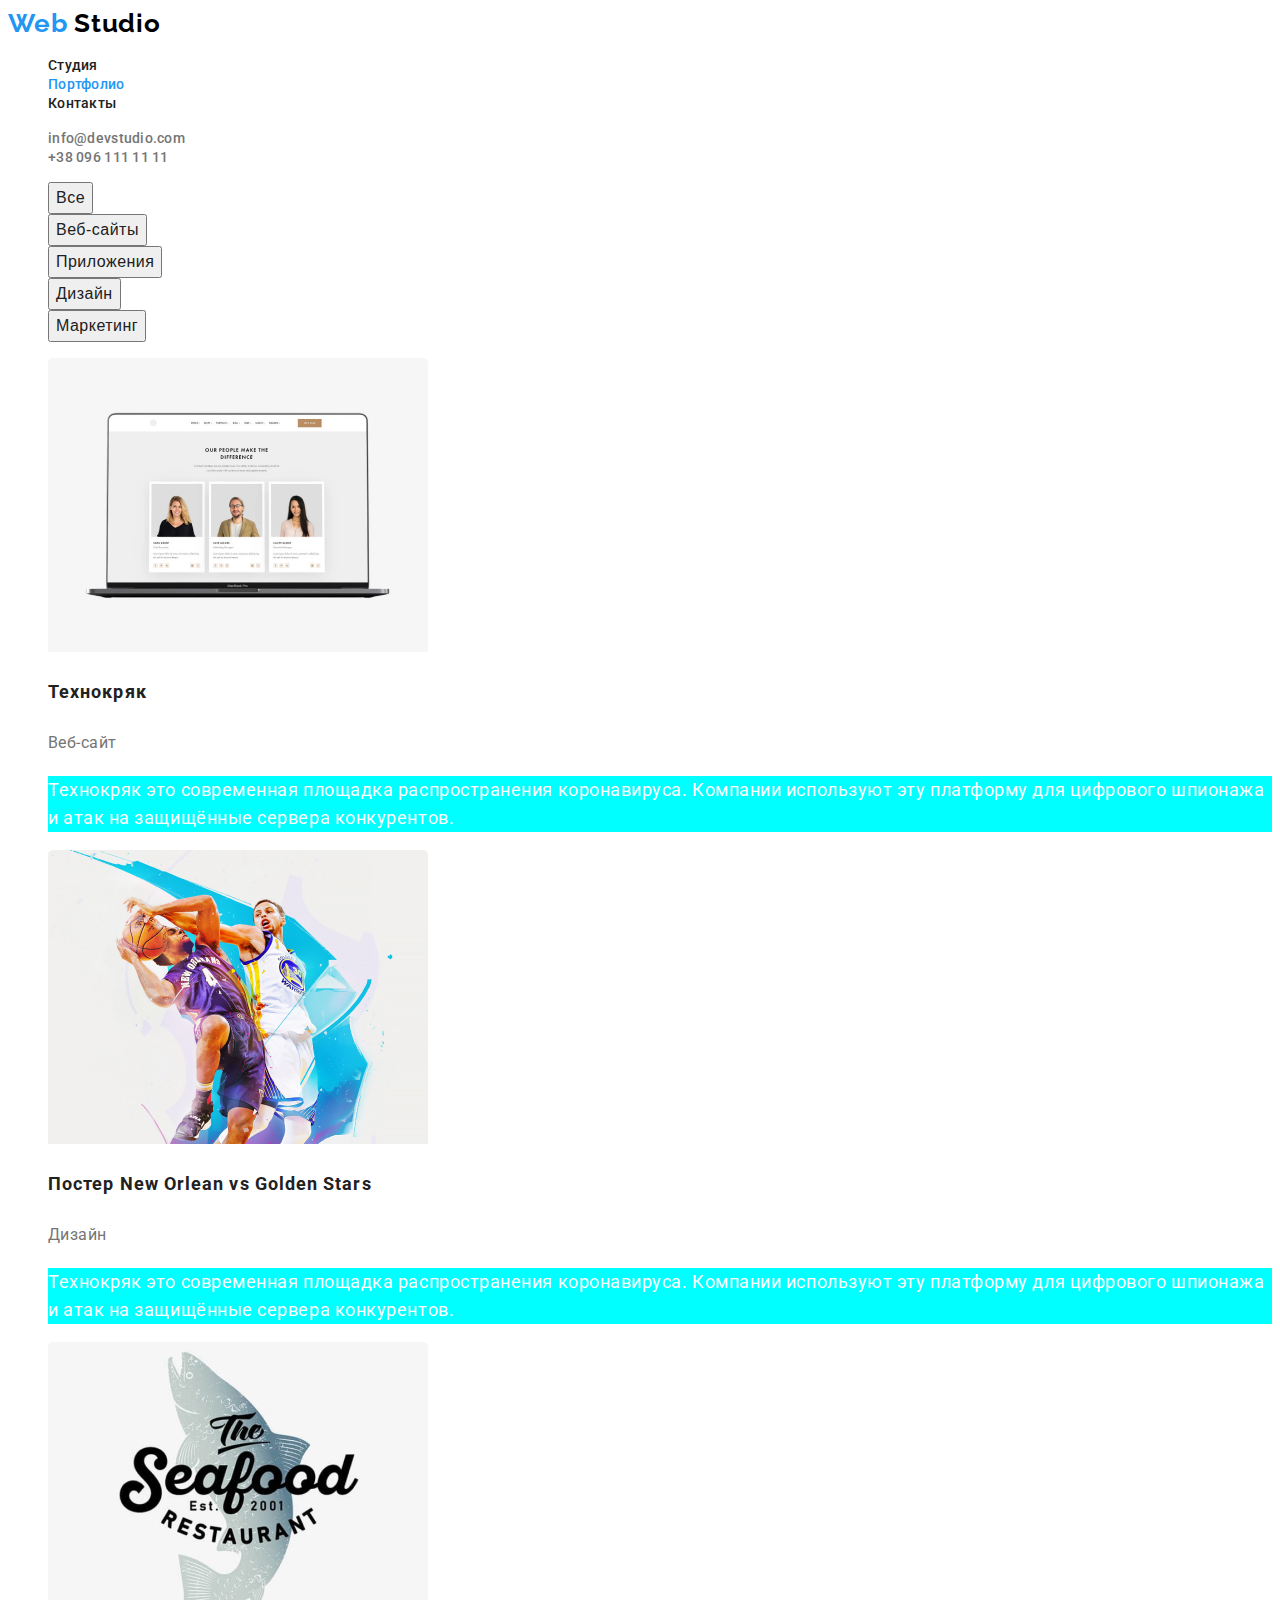
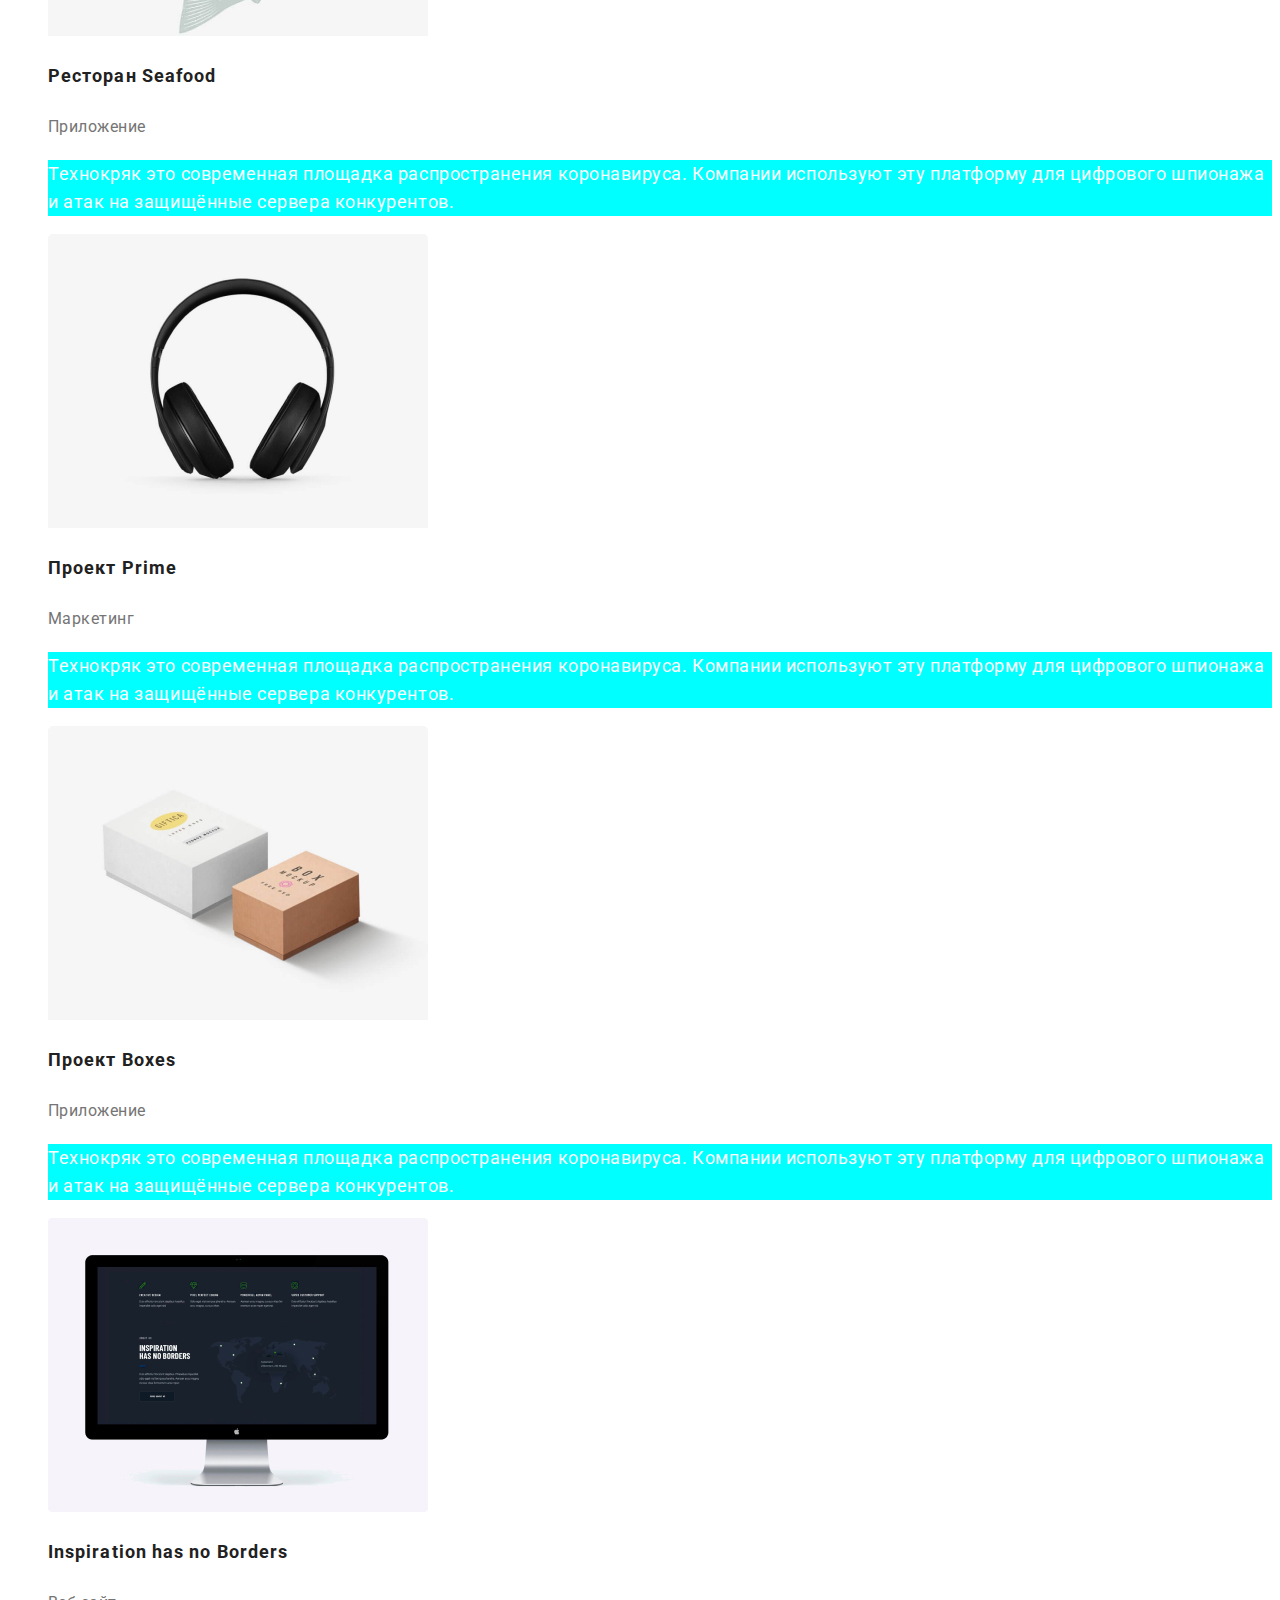
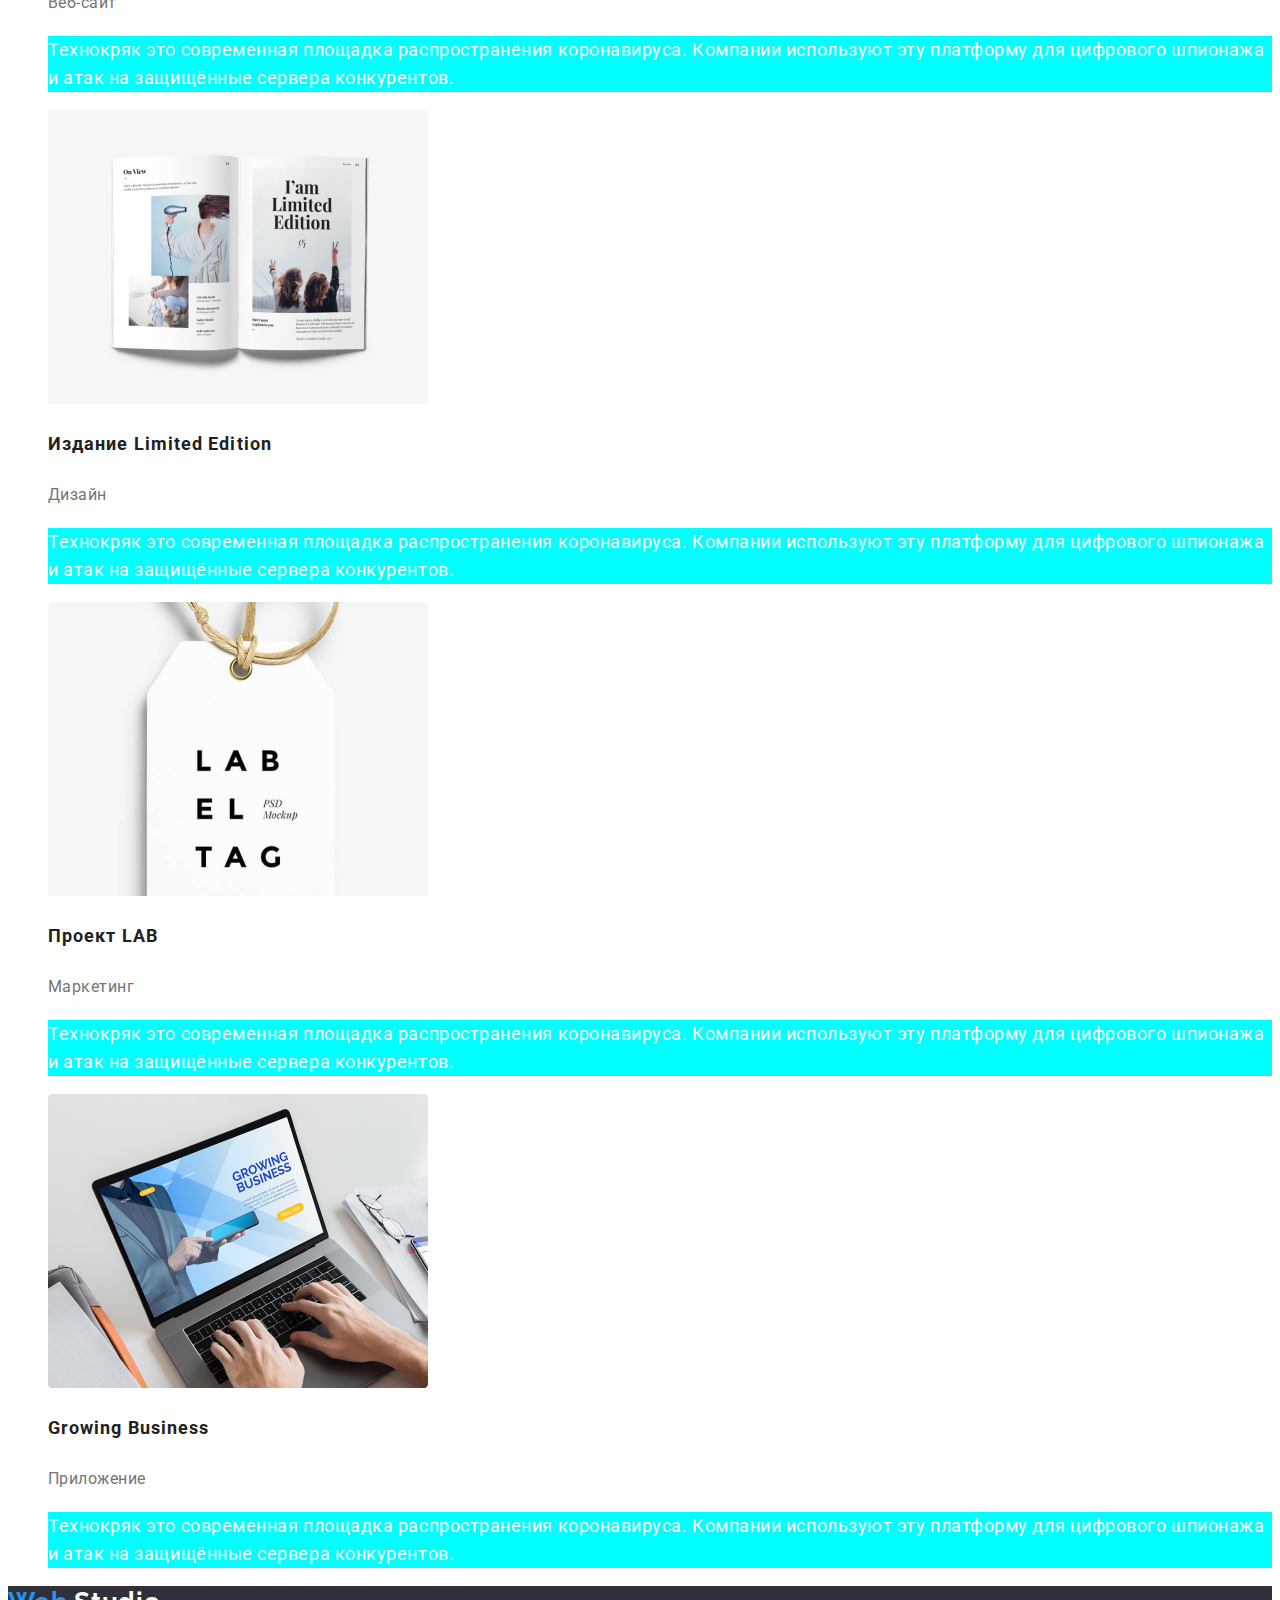
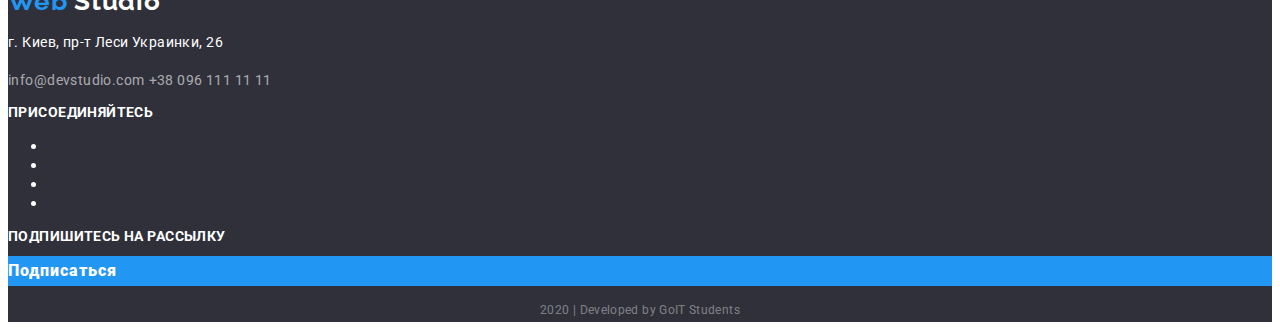
==== portfolio.html @ 5df51b28 "DZ3" ====
<!DOCTYPE html>
<html lang="ru">
  <head>
    <meta charset="UTF-8" />
    <meta name="viewport" content="width=device-width, initial-scale=1.0" />
    <title>Document</title>
    <link
      href="https://fonts.googleapis.com/css?family=Raleway:700|Roboto:400,500,700,900&display=swap"
      rel="stylesheet"
    />
    <link rel="stylesheet" href="./css/style.css" />
  </head>
  <body>
    <header>
      <nav>
        <a href="" class="logo list"
          ><span class="logo span">Web</span> Studio</a
        >
        <ul class="site-nav list">
          <li><a href="./index.html" class="link list">Студия</a></li>
          <li>
            <a href="./portfolio.html" class="link current list">Портфолио</a>
          </li>
          <li><a href="" class="link list">Контакты</a></li>
        </ul>
      </nav>
      <ul class="mail list">
        <li>
          <a href="mailto:info@devstudio.com" class="link list"
            >info@devstudio.com</a
          >
        </li>
        <li>
          <a href="tel:+380961111111" class="link list">+38 096 111 11 11</a>
        </li>
      </ul>
    </header>
    <!-- portfolio -->
    <main>
      <section>
        <!-- list of categories -->
        <ul class="list">
          <li>
            <button class="button list">Все</button>
          </li>
          <li>
            <button class="button">Веб-сайты</button>
          </li>
          <li>
            <button class="button">Приложения</button>
          </li>
          <li>
            <button class="button">Дизайн</button>
          </li>
          <li>
            <button class="button">Маркетинг</button>
          </li>
        </ul>

        <!-- cards -->
        <ul class="items list">
          <li>
            <a href="" class="list"
              ><img
                src="./imeges/foto5.jpg"
                alt="ноутбук из открытым браузером"
              />
              <h3 class="title">Технокряк</h3>
              <p class="text">Веб-сайт</p>
              <p class="text-text">
                Технокряк это современная площадка распространения коронавируса.
                Компании используют эту платформу для цифрового шпионажа и атак
                на защищённые сервера конкурентов.
              </p></a
            >
          </li>
          <li>
            <a href="" class="list">
              <img src="./imeges/foto6.jpg" alt="игроки играют в басткетбол" />
              <h3 class="title">Постер New Orlean vs Golden Stars</h3>
              <p class="text">Дизайн</p>
              <p class="text-text">
                Технокряк это современная площадка распространения коронавируса.
                Компании используют эту платформу для цифрового шпионажа и атак
                на защищённые сервера конкурентов.
              </p>
            </a>
          </li>
          <li>
            <a href="" class="list">
              <img src="./imeges/foto7.jpg" alt="логотип ресторана" />
              <h3 class="title">Ресторан Seafood</h3>
              <p class="text">Приложение</p>
              <p class="text-text">
                Технокряк это современная площадка распространения коронавируса.
                Компании используют эту платформу для цифрового шпионажа и атак
                на защищённые сервера конкурентов.
              </p>
            </a>
          </li>
          <li>
            <a href="" class="list"
              ><img src="./imeges/foto8.jpg" alt="наушкники" />
              <h3 class="title">Проект Prime</h3>
              <p class="text">Маркетинг</p>
              <p class="text-text">
                Технокряк это современная площадка распространения коронавируса.
                Компании используют эту платформу для цифрового шпионажа и атак
                на защищённые сервера конкурентов.
              </p></a
            >
          </li>
          <li>
            <a href="" class="list"
              ><img src="./imeges/foto9.jpg" alt="стопка визиток" />
              <h3 class="title">Проект Boxes</h3>
              <p class="text">Приложение</p>
              <p class="text-text">
                Технокряк это современная площадка распространения коронавируса.
                Компании используют эту платформу для цифрового шпионажа и атак
                на защищённые сервера конкурентов.
              </p></a
            >
          </li>
          <li>
            <a href="" class="list"
              ><img
                src="./imeges/box3.jpg"
                alt="монитор из открытым браузером"
              />
              <h3 class="title">Inspiration has no Borders</h3>
              <p class="text">Веб-сайт</p>
              <p class="text-text">
                Технокряк это современная площадка распространения коронавируса.
                Компании используют эту платформу для цифрового шпионажа и атак
                на защищённые сервера конкурентов.
              </p></a
            >
          </li>
          <li>
            <a href="" class="list"
              ><img src="./imeges/foto10.jpg" alt="окрытый журнал" />
              <h3 class="title">Издание Limited Edition</h3>
              <p class="text">Дизайн</p>
              <p class="text-text">
                Технокряк это современная площадка распространения коронавируса.
                Компании используют эту платформу для цифрового шпионажа и атак
                на защищённые сервера конкурентов.
              </p></a
            >
          </li>
          <li>
            <a href="" class="list"
              ><img
                src="./imeges/foto11.jpg"
                alt="ярлык з названием компании"
              />
              <h3 class="title">Проект LAB</h3>
              <p class="text">Маркетинг</p>
              <p class="text-text">
                Технокряк это современная площадка распространения коронавируса.
                Компании используют эту платформу для цифрового шпионажа и атак
                на защищённые сервера конкурентов.
              </p>
            </a>
          </li>
          <li>
            <a href="" class="list"
              ><img
                src="./imeges/box1.jpg"
                alt="ноутбук из окрытым приложениям"
              />
              <h3 class="title">Growing Business</h3>
              <p class="text">Приложение</p>
              <p class="text-text">
                Технокряк это современная площадка распространения коронавируса.
                Компании используют эту платформу для цифрового шпионажа и атак
                на защищённые сервера конкурентов.
              </p></a
            >
          </li>
        </ul>
      </section>
    </main>

    <!--подвал-->
    <footer class="bg">
      <address class="address list">
        <a href="" class="logo list footer"
          ><span class="span">Web</span> Studio</a
        >
        <p class="text">г. Киев, пр-т Леси Украинки, 26</p>
        <a href="mailto:info@devstudio.com" class="mail list"
          >info@devstudio.com</a
        >
        <a href="tel:+380961111111" class="mail list">+38 096 111 11 11</a>
      </address>
      <div class="footer">
        <h2 class="title">присоединяйтесь</h2>
        <ul>
          <li><a href="" aria-label="иконка instagtam"></a></li>
          <li><a href="" aria-label="иконка twitter"></a></li>
          <li><a href="" aria-label="иконка facebook"></a></li>
          <li><a href="" aria-label="иконка linkedin"></a></li>
        </ul>
      </div>
      <div class="footer">
        <h2 class="title">Подпишитесь на рассылку</h2>
        <a href="" class="button list">Подписаться</a>
      </div>
      <div class="footer list">
        <p class="copiraite">2020 | Developed by GoIT Students</p>
      </div>
    </footer>
  </body>
</html>
---- css/style.css ----
:root {
  --primery-text-color: #757575;
  --title-text-color: #212121;
  --accent-color: #2196f3;
  --button: #ffffff;
}

body {
  color: var(--primery-text-color);
  font-family: Roboto, sans-serif;
}

.list {
  list-style: none;
  text-decoration: none;
}

.logo {
  color: black;
  font-family: Raleway, sans-serif;
  font-style: normal;
  font-weight: bold;
  font-size: 26px;
  line-height: 1.2;
  letter-spacing: 0.03em;
}

.span {
  color: var(--accent-color);
}

.site-nav .link {
  color: var(--title-text-color);
  font-style: normal;
  font-weight: 500;
  font-size: 14px;
  line-height: 1.15;
  letter-spacing: 0.02em;
}

.site-nav .link:hover,
.site-nav .link:focus {
  color: var(--accent-color);
}

.site-nav .link.current {
  color: var(--accent-color);
}

.mail .link {
  color: var(--primery-text-color);
  font-style: normal;
  font-weight: 500;
  font-size: 14px;
  line-height: 1.15;
  letter-spacing: 0.02em;
}

.mail .link:hover,
.mail .link:focus {
  color: var(--accent-color);
}

.hero .title {
  background-color: var(--accent-color);
  color: white;
  font-style: normal;
  font-weight: 900;
  font-size: 44px;
  line-height: 1.36;
  text-align: center;
  letter-spacing: 0.06em;
}

.hero .button {
  background-color: var(--accent-color);
  color: var(--button);
  font-style: normal;
  font-weight: bold;
  font-size: 16px;
  line-height: 1.87;
  display: flex;
  align-items: center;
  text-align: center;
  letter-spacing: 0.06em;
}
/* секция особености */
.section-features .title {
  color: var(--title-text-color);
}

.section-features .subtitle {
  color: var(--title-text-color);
  font-style: normal;
  font-weight: bold;
  font-size: 14px;
  line-height: 1.15;
  letter-spacing: 0.03em;
  text-transform: uppercase;
}

.section-features .text {
  font-style: normal;
  font-weight: normal;
  font-size: 14px;
  line-height: 1.71;
  letter-spacing: 0.03em;
}

/* секция чем мы занимаемся */
.section-work .title {
  color: var(--title-text-color);
  font-style: normal;
  font-weight: bold;
  font-size: 36px;
  line-height: 1.16;
  text-align: center;
  letter-spacing: 0.03em;
}

.section-work .subtitle {
  color: var(--title-text-color);
}

.section-work .desc {
  background-color: var(--accent-color);
  color: var(--button);
  font-style: normal;
  font-weight: bold;
  font-size: 14px;
  line-height: 1.14;
  text-align: center;
  letter-spacing: 0.03em;
  text-transform: uppercase;
}

/* секция наша команда */
.section-team .title {
  color: var(--title-text-color);
  font-style: normal;
  font-weight: bold;
  font-size: 36px;
  line-height: 1.16;
  text-align: center;
  letter-spacing: 0.03em;
}

.section-team .autor {
  color: var(--title-text-color);
  font-style: normal;
  font-weight: 500;
  font-size: 16px;
  line-height: 1.18;
  text-align: center;
  letter-spacing: 0.03em;
}

.section-team .text {
  font-style: normal;
  font-weight: normal;
  font-size: 16px;
  line-height: 19px;
  text-align: center;
  letter-spacing: 0.03em;
}

/* секция партнеры */
.section-partners .title {
  color: var(--title-text-color);
  font-style: normal;
  font-weight: bold;
  font-size: 36px;
  line-height: 1.16;
  text-align: center;
  letter-spacing: 0.03em;
}

/* подвал */
.logo-footer {
  font-style: normal;
  font-weight: bold;
  font-size: 22px;
  line-height: 1.18;
  letter-spacing: 0.03em;
}

.footer {
  color: var(--button);
}
.address .text {
  color: var(--button);
  font-style: normal;
  font-weight: normal;
  font-size: 14px;
  line-height: 1.71;
  letter-spacing: 0.03em;
}

.address .mail {
  color: rgba(255, 255, 255, 0.6);
  font-style: normal;
  font-weight: normal;
  font-size: 14px;
  line-height: 1.71;
  letter-spacing: 0.03em;
}

.footer .button {
  background-color: var(--accent-color);
  color: var(--button);
  font-style: normal;
  font-weight: 900;
  font-size: 16px;
  line-height: 1.87;
  display: flex;
  align-items: center;
  text-align: center;
  letter-spacing: 0.06em;
}

.footer .title {
  color: var(--button);
  font-style: normal;
  font-weight: bold;
  font-size: 14px;
  line-height: 1.14;
  letter-spacing: 0.03em;
  text-transform: uppercase;
}

.footer .copiraite {
  color: rgba(255, 255, 255, 0.4);
  font-style: normal;
  font-weight: normal;
  font-size: 12px;
  line-height: 2;
  text-align: center;
  letter-spacing: 0.03em;
}

.items .title {
  color: var(--title-text-color);
  font-style: normal;
  font-weight: bold;
  font-size: 18px;
  line-height: 2;
  letter-spacing: 0.06em;
}

.items .text {
  color: var(--primery-text-color);
  font-style: normal;
  font-weight: normal;
  font-size: 16px;
  line-height: 1.87;
  letter-spacing: 0.03em;
}

.items .text-text {
  background-color: aqua;
  color: var(--button);
  font-style: normal;
  font-weight: normal;
  font-size: 18px;
  line-height: 1.56;
  letter-spacing: 0.03em;
}

.button {
  color: var(--title-text-color);
  font-style: normal;
  font-weight: 500;
  font-size: 16px;
  line-height: 1.62;
  text-align: center;
  letter-spacing: 0.03em;
}

.button:hover,
.button:focus {
  background-color: var(--accent-color);
  color: var(--button);
}

/* для підсвідки білого тексту в футері в подальшому заберу */
.bg {
  background-color: #2f303a;
}
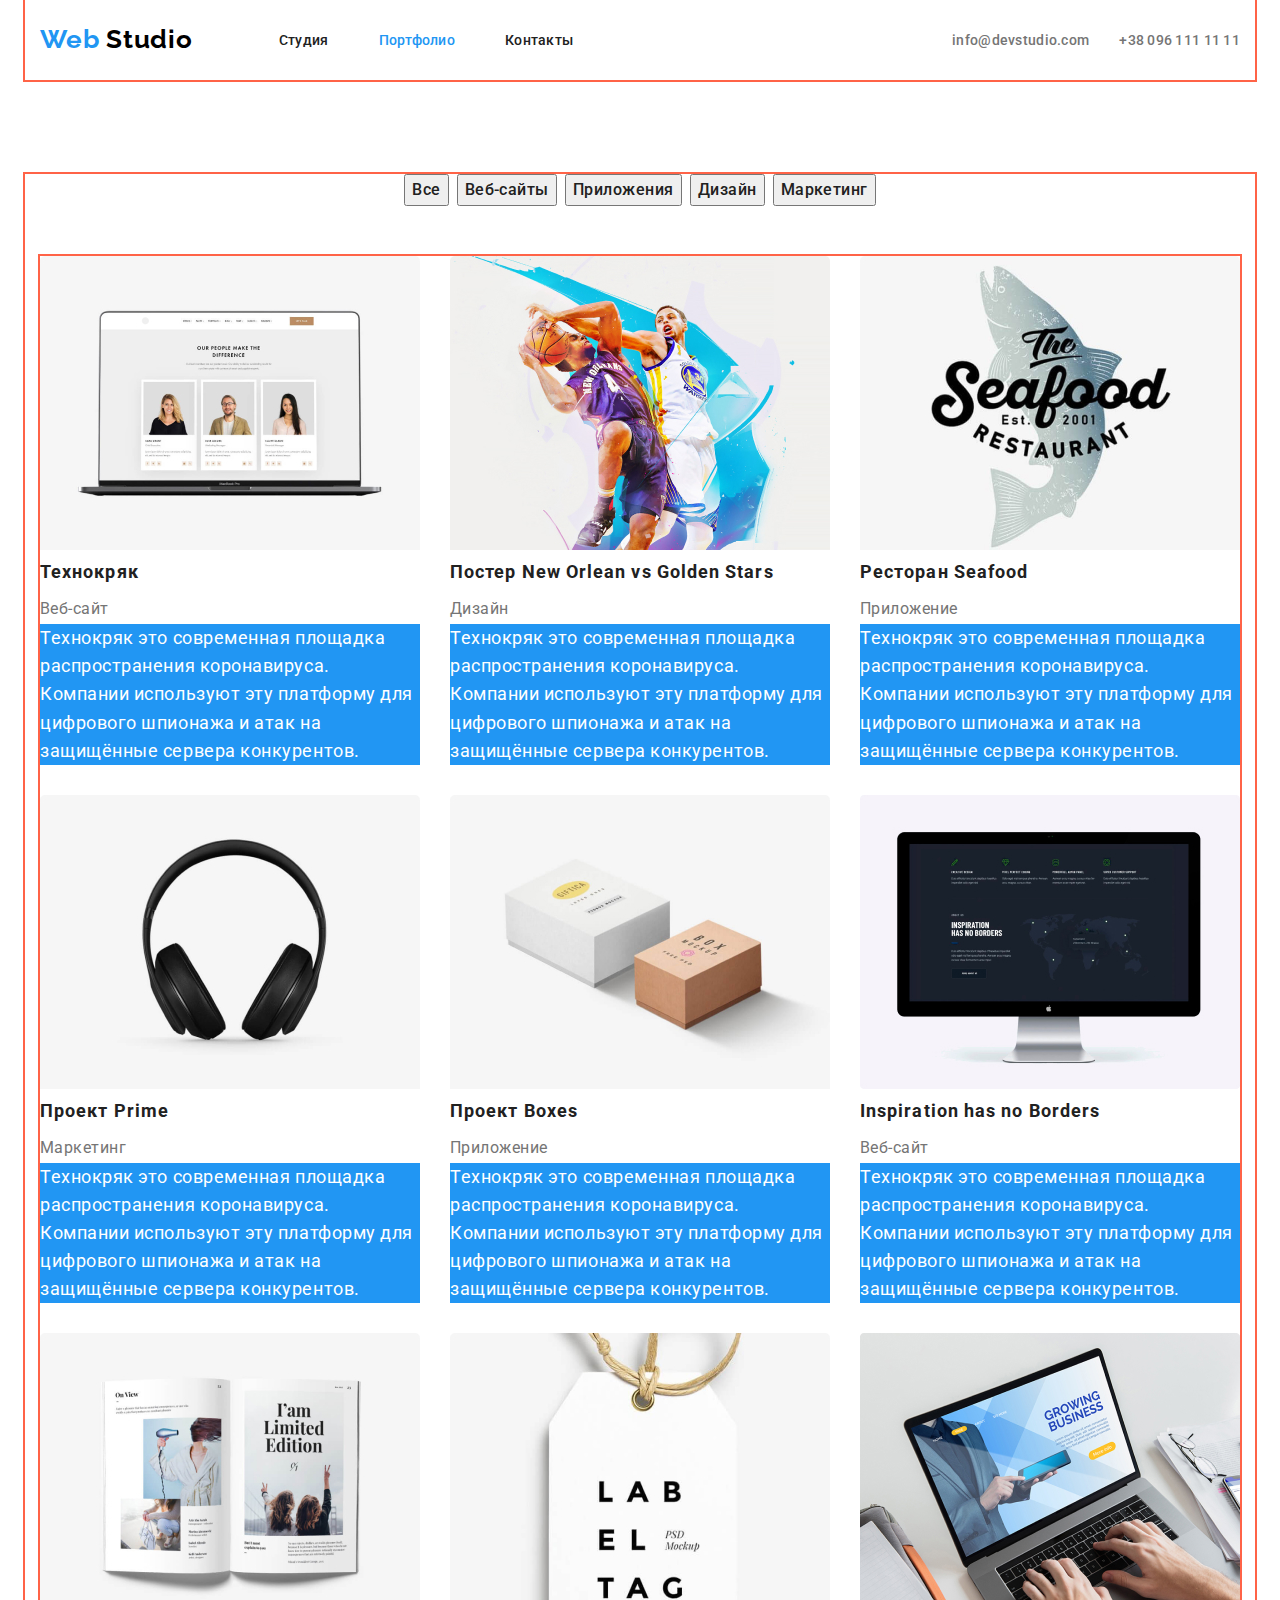
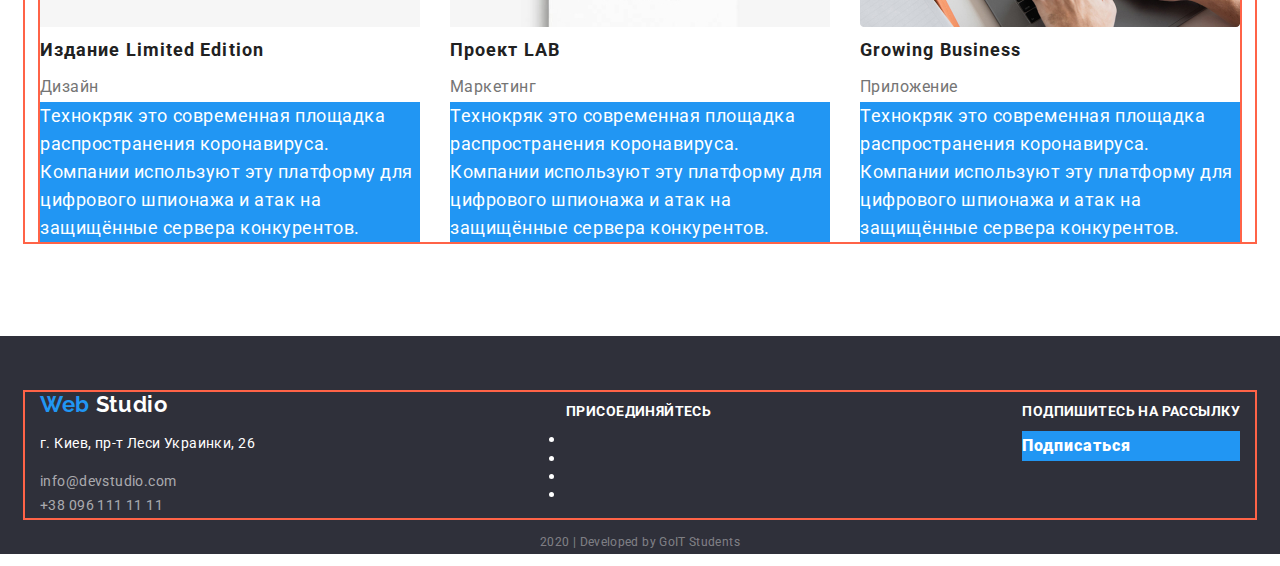
==== commit 9937a630: "dz" ====
--- a/portfolio.html
+++ b/portfolio.html
@@ -8,58 +8,66 @@
       href="https://fonts.googleapis.com/css?family=Raleway:700|Roboto:400,500,700,900&display=swap"
       rel="stylesheet"
     />
+    <link
+      rel="stylesheet"
+      href="https://cdnjs.cloudflare.com/ajax/libs/modern-normalize/0.6.0/modern-normalize.min.css"
+    />
     <link rel="stylesheet" href="./css/style.css" />
   </head>
   <body>
-    <header>
-      <nav>
-        <a href="" class="logo list"
-          ><span class="logo span">Web</span> Studio</a
-        >
-        <ul class="site-nav list">
-          <li><a href="./index.html" class="link list">Студия</a></li>
-          <li>
-            <a href="./portfolio.html" class="link current list">Портфолио</a>
-          </li>
-          <li><a href="" class="link list">Контакты</a></li>
+    <header class="page-header">
+      <div class="continer site-nav">
+        <nav class="site-nav">
+          <a href="" class="logo list"><span class="span">Web</span> Studio</a>
+          <ul class="site-nav list">
+            <li class="item">
+              <a href="./index.html" class="link list">Студия</a>
+            </li>
+            <li class="item">
+              <a href="./portfolio.html" class="link current list">Портфолио</a>
+            </li>
+            <li class="item"><a href="" class="link list">Контакты</a></li>
+          </ul>
+        </nav>
+        <ul class="mail-nav mail list">
+          <li class="item">
+            <a href="mailto:info@devstudio.com" class="link-mail list"
+              >info@devstudio.com</a
+            >
+          </li>
+          <li class="item">
+            <a href="tel:+380961111111" class="link-mail list"
+              >+38 096 111 11 11</a
+            >
+          </li>
         </ul>
-      </nav>
-      <ul class="mail list">
-        <li>
-          <a href="mailto:info@devstudio.com" class="link list"
-            >info@devstudio.com</a
-          >
-        </li>
-        <li>
-          <a href="tel:+380961111111" class="link list">+38 096 111 11 11</a>
-        </li>
-      </ul>
+      </div>
     </header>
     <!-- portfolio -->
     <main>
-      <section>
+      <section class="continer">
         <!-- list of categories -->
-        <ul class="list">
-          <li>
+        <ul class="list button-items">
+          <li class="items">
             <button class="button list">Все</button>
           </li>
-          <li>
+          <li class="items">
             <button class="button">Веб-сайты</button>
           </li>
-          <li>
+          <li class="items">
             <button class="button">Приложения</button>
           </li>
-          <li>
+          <li class="items">
             <button class="button">Дизайн</button>
           </li>
-          <li>
+          <li class="items">
             <button class="button">Маркетинг</button>
           </li>
         </ul>
 
         <!-- cards -->
-        <ul class="items list">
-          <li>
+        <ul class="items list items-card">
+          <li class="element">
             <a href="" class="list"
               ><img
                 src="./imeges/foto5.jpg"
@@ -71,10 +79,10 @@
                 Технокряк это современная площадка распространения коронавируса.
                 Компании используют эту платформу для цифрового шпионажа и атак
                 на защищённые сервера конкурентов.
-              </p></a
-            >
-          </li>
-          <li>
+              </p>
+            </a>
+          </li>
+          <li class="element">
             <a href="" class="list">
               <img src="./imeges/foto6.jpg" alt="игроки играют в басткетбол" />
               <h3 class="title">Постер New Orlean vs Golden Stars</h3>
@@ -86,7 +94,7 @@
               </p>
             </a>
           </li>
-          <li>
+          <li class="element">
             <a href="" class="list">
               <img src="./imeges/foto7.jpg" alt="логотип ресторана" />
               <h3 class="title">Ресторан Seafood</h3>
@@ -98,7 +106,7 @@
               </p>
             </a>
           </li>
-          <li>
+          <li class="element">
             <a href="" class="list"
               ><img src="./imeges/foto8.jpg" alt="наушкники" />
               <h3 class="title">Проект Prime</h3>
@@ -107,10 +115,10 @@
                 Технокряк это современная площадка распространения коронавируса.
                 Компании используют эту платформу для цифрового шпионажа и атак
                 на защищённые сервера конкурентов.
-              </p></a
-            >
-          </li>
-          <li>
+              </p>
+            </a>
+          </li>
+          <li class="element">
             <a href="" class="list"
               ><img src="./imeges/foto9.jpg" alt="стопка визиток" />
               <h3 class="title">Проект Boxes</h3>
@@ -119,10 +127,10 @@
                 Технокряк это современная площадка распространения коронавируса.
                 Компании используют эту платформу для цифрового шпионажа и атак
                 на защищённые сервера конкурентов.
-              </p></a
-            >
-          </li>
-          <li>
+              </p>
+            </a>
+          </li>
+          <li class="element">
             <a href="" class="list"
               ><img
                 src="./imeges/box3.jpg"
@@ -134,10 +142,10 @@
                 Технокряк это современная площадка распространения коронавируса.
                 Компании используют эту платформу для цифрового шпионажа и атак
                 на защищённые сервера конкурентов.
-              </p></a
-            >
-          </li>
-          <li>
+              </p>
+            </a>
+          </li>
+          <li class="element">
             <a href="" class="list"
               ><img src="./imeges/foto10.jpg" alt="окрытый журнал" />
               <h3 class="title">Издание Limited Edition</h3>
@@ -146,10 +154,10 @@
                 Технокряк это современная площадка распространения коронавируса.
                 Компании используют эту платформу для цифрового шпионажа и атак
                 на защищённые сервера конкурентов.
-              </p></a
-            >
-          </li>
-          <li>
+              </p>
+            </a>
+          </li>
+          <li class="element">
             <a href="" class="list"
               ><img
                 src="./imeges/foto11.jpg"
@@ -164,7 +172,7 @@
               </p>
             </a>
           </li>
-          <li>
+          <li class="element">
             <a href="" class="list"
               ><img
                 src="./imeges/box1.jpg"
@@ -176,8 +184,8 @@
                 Технокряк это современная площадка распространения коронавируса.
                 Компании используют эту платформу для цифрового шпионажа и атак
                 на защищённые сервера конкурентов.
-              </p></a
-            >
+              </p>
+            </a>
           </li>
         </ul>
       </section>
@@ -185,28 +193,30 @@
 
     <!--подвал-->
     <footer class="bg">
-      <address class="address list">
-        <a href="" class="logo list footer"
-          ><span class="span">Web</span> Studio</a
-        >
-        <p class="text">г. Киев, пр-т Леси Украинки, 26</p>
-        <a href="mailto:info@devstudio.com" class="mail list"
-          >info@devstudio.com</a
-        >
-        <a href="tel:+380961111111" class="mail list">+38 096 111 11 11</a>
-      </address>
-      <div class="footer">
-        <h2 class="title">присоединяйтесь</h2>
-        <ul>
-          <li><a href="" aria-label="иконка instagtam"></a></li>
-          <li><a href="" aria-label="иконка twitter"></a></li>
-          <li><a href="" aria-label="иконка facebook"></a></li>
-          <li><a href="" aria-label="иконка linkedin"></a></li>
-        </ul>
-      </div>
-      <div class="footer">
-        <h2 class="title">Подпишитесь на рассылку</h2>
-        <a href="" class="button list">Подписаться</a>
+      <div class="continer footer-t">
+        <address class="address list footer-list">
+          <a href="" class="logo list footer logo-footer"
+            ><span class="span">Web</span> Studio</a
+          >
+          <p class="text">г. Киев, пр-т Леси Украинки, 26</p>
+          <a href="mailto:info@devstudio.com" class="mail list"
+            >info@devstudio.com</a
+          >
+          <a href="tel:+380961111111" class="mail list">+38 096 111 11 11</a>
+        </address>
+        <div class="footer footer-list">
+          <h2 class="title">присоединяйтесь</h2>
+          <ul>
+            <li><a href="" aria-label="иконка instagtam"></a></li>
+            <li><a href="" aria-label="иконка twitter"></a></li>
+            <li><a href="" aria-label="иконка facebook"></a></li>
+            <li><a href="" aria-label="иконка linkedin"></a></li>
+          </ul>
+        </div>
+        <div class="footer footer-list">
+          <h2 class="title">Подпишитесь на рассылку</h2>
+          <a href="" class="button list">Подписаться</a>
+        </div>
       </div>
       <div class="footer list">
         <p class="copiraite">2020 | Developed by GoIT Students</p>
--- a/css/style.css
+++ b/css/style.css
@@ -4,18 +4,43 @@
   --accent-color: #2196f3;
   --button: #ffffff;
 }
+html {
+  box-sizing: border-box;
+}
+
+*,
+*::before,
+*::after {
+  box-sizing: inherit;
+}
 
 body {
   color: var(--primery-text-color);
   font-family: Roboto, sans-serif;
 }
 
+ul {
+  margin: 0;
+  padding: 0;
+}
+.page-header {
+}
+
+.continer {
+  width: 1230px;
+  margin: auto;
+  padding-left: 15px;
+  padding-right: 15px;
+  outline: 2px solid tomato;
+}
+
 .list {
   list-style: none;
   text-decoration: none;
 }
 
 .logo {
+  margin-right: 86px;
   color: black;
   font-family: Raleway, sans-serif;
   font-style: normal;
@@ -29,7 +54,20 @@
   color: var(--accent-color);
 }
 
+.site-nav {
+  display: flex;
+  align-items: center;
+}
+
+.site-nav .item + .item {
+  margin-left: 50px;
+}
+
 .site-nav .link {
+  display: block;
+  padding-top: 32px;
+  padding-bottom: 32px;
+
   color: var(--title-text-color);
   font-style: normal;
   font-weight: 500;
@@ -47,7 +85,15 @@
   color: var(--accent-color);
 }
 
-.mail .link {
+.mail-nav {
+  display: flex;
+  margin-left: auto;
+}
+.mail-nav .item + .item {
+  margin-left: 30px;
+}
+
+.mail-nav .link-mail {
   color: var(--primery-text-color);
   font-style: normal;
   font-weight: 500;
@@ -56,9 +102,12 @@
   letter-spacing: 0.02em;
 }
 
-.mail .link:hover,
-.mail .link:focus {
+.mail-nav .link-mail:hover,
+.mail-nav .link-mail:focus {
   color: var(--accent-color);
+}
+.hero {
+  text-align: center;
 }
 
 .hero .title {
@@ -70,16 +119,23 @@
   line-height: 1.36;
   text-align: center;
   letter-spacing: 0.06em;
+  margin-top: 0;
+  margin-bottom: 46px;
 }
 
 .hero .button {
+  display: inline-block;
+  border-radius: 4px;
+  padding: 10px 32px;
+  min-width: 200px;
+  height: 50px;
+
   background-color: var(--accent-color);
   color: var(--button);
   font-style: normal;
   font-weight: bold;
   font-size: 16px;
   line-height: 1.87;
-  display: flex;
   align-items: center;
   text-align: center;
   letter-spacing: 0.06em;
@@ -87,9 +143,22 @@
 /* секция особености */
 .section-features .title {
   color: var(--title-text-color);
+  margin: 0;
+  text-align: center;
+}
+
+.features-card {
+  display: flex;
+}
+
+.features-card .icon + .icon {
+  margin-left: 30px;
 }
 
 .section-features .subtitle {
+  margin-top: 30;
+  margin-bottom: 10px;
+
   color: var(--title-text-color);
   font-style: normal;
   font-weight: bold;
@@ -100,6 +169,9 @@
 }
 
 .section-features .text {
+  margin-top: 0;
+  margin-bottom: 94px;
+
   font-style: normal;
   font-weight: normal;
   font-size: 14px;
@@ -109,6 +181,8 @@
 
 /* секция чем мы занимаемся */
 .section-work .title {
+  margin-top: 0;
+  margin-bottom: 50;
   color: var(--title-text-color);
   font-style: normal;
   font-weight: bold;
@@ -118,12 +192,26 @@
   letter-spacing: 0.03em;
 }
 
+.work-cards {
+  display: flex;
+}
+
+.work-cards .card + .card {
+  margin-left: 30px;
+  margin-bottom: 94px;
+}
+
 .section-work .subtitle {
   color: var(--title-text-color);
 }
 
 .section-work .desc {
-  background-color: var(--accent-color);
+  margin: 0;
+  width: 380px;
+  height: 70px;
+  padding-top: 27px;
+  padding-bottom: 27px;
+  background-color: rgba(47, 48, 58, 0.8);
   color: var(--button);
   font-style: normal;
   font-weight: bold;
@@ -135,7 +223,17 @@
 }
 
 /* секция наша команда */
+
+.section-team.fone {
+  background-color: #f5f4fa;
+  padding-top: 94px;
+  padding-bottom: 94px;
+}
+
 .section-team .title {
+  margin-top: 0;
+  margin-bottom: 50px;
+
   color: var(--title-text-color);
   font-style: normal;
   font-weight: bold;
@@ -145,7 +243,17 @@
   letter-spacing: 0.03em;
 }
 
+.section-team-card {
+  display: flex;
+}
+
+.section-team-card .card + .card {
+  margin-left: 30px;
+}
+
 .section-team .autor {
+  margin-top: 0;
+  margin-bottom: 10px;
   color: var(--title-text-color);
   font-style: normal;
   font-weight: 500;
@@ -156,6 +264,7 @@
 }
 
 .section-team .text {
+  margin-top: 0;
   font-style: normal;
   font-weight: normal;
   font-size: 16px;
@@ -165,7 +274,13 @@
 }
 
 /* секция партнеры */
+.section-partners {
+  padding-top: 94px;
+  padding-bottom: 94px;
+}
 .section-partners .title {
+  margin-top: 0;
+  margin-bottom: 50px;
   color: var(--title-text-color);
   font-style: normal;
   font-weight: bold;
@@ -175,6 +290,15 @@
   letter-spacing: 0.03em;
 }
 
+.section-partners-icon {
+  display: flex;
+  justify-content: center;
+}
+
+.section-partners-icon .icon + .icon {
+  margin-left: 30px;
+}
+
 /* подвал */
 .logo-footer {
   font-style: normal;
@@ -183,10 +307,24 @@
   line-height: 1.18;
   letter-spacing: 0.03em;
 }
+.footer-t {
+  display: flex;
+  justify-content: space-between;
+}
+
+.footer-list {
+  display: flex;
+  flex-direction: column;
+}
 
 .footer {
   color: var(--button);
 }
+
+.adress {
+  display: flex;
+}
+
 .address .text {
   color: var(--button);
   font-style: normal;
@@ -237,8 +375,28 @@
   text-align: center;
   letter-spacing: 0.03em;
 }
+.items-card {
+  display: flex;
+  flex-wrap: wrap;
+  align-content: center;
+  margin-bottom: 94px;
+  outline: 2px solid tomato;
+}
+
+.element {
+  width: 380px;
+}
+.element:not(:nth-child(3n)) {
+  margin-right: 30px;
+}
+
+.element:not(:nth-last-child(-n + 3)) {
+  margin-bottom: 30px;
+}
 
 .items .title {
+  margin-top: 0;
+  margin-bottom: 4px;
   color: var(--title-text-color);
   font-style: normal;
   font-weight: bold;
@@ -248,6 +406,7 @@
 }
 
 .items .text {
+  margin: 0px;
   color: var(--primery-text-color);
   font-style: normal;
   font-weight: normal;
@@ -257,13 +416,24 @@
 }
 
 .items .text-text {
-  background-color: aqua;
+  margin: 0px;
+  background-color: var(--accent-color);
   color: var(--button);
   font-style: normal;
   font-weight: normal;
   font-size: 18px;
   line-height: 1.56;
   letter-spacing: 0.03em;
+}
+.button-items {
+  display: flex;
+  justify-content: center;
+  margin-top: 94px;
+  margin-bottom: 50px;
+}
+
+.button-items .items + .items {
+  margin-left: 8px;
 }
 
 .button {
@@ -285,4 +455,5 @@
 /* для підсвідки білого тексту в футері в подальшому заберу */
 .bg {
   background-color: #2f303a;
-}
+  padding-top: 56px;
+}
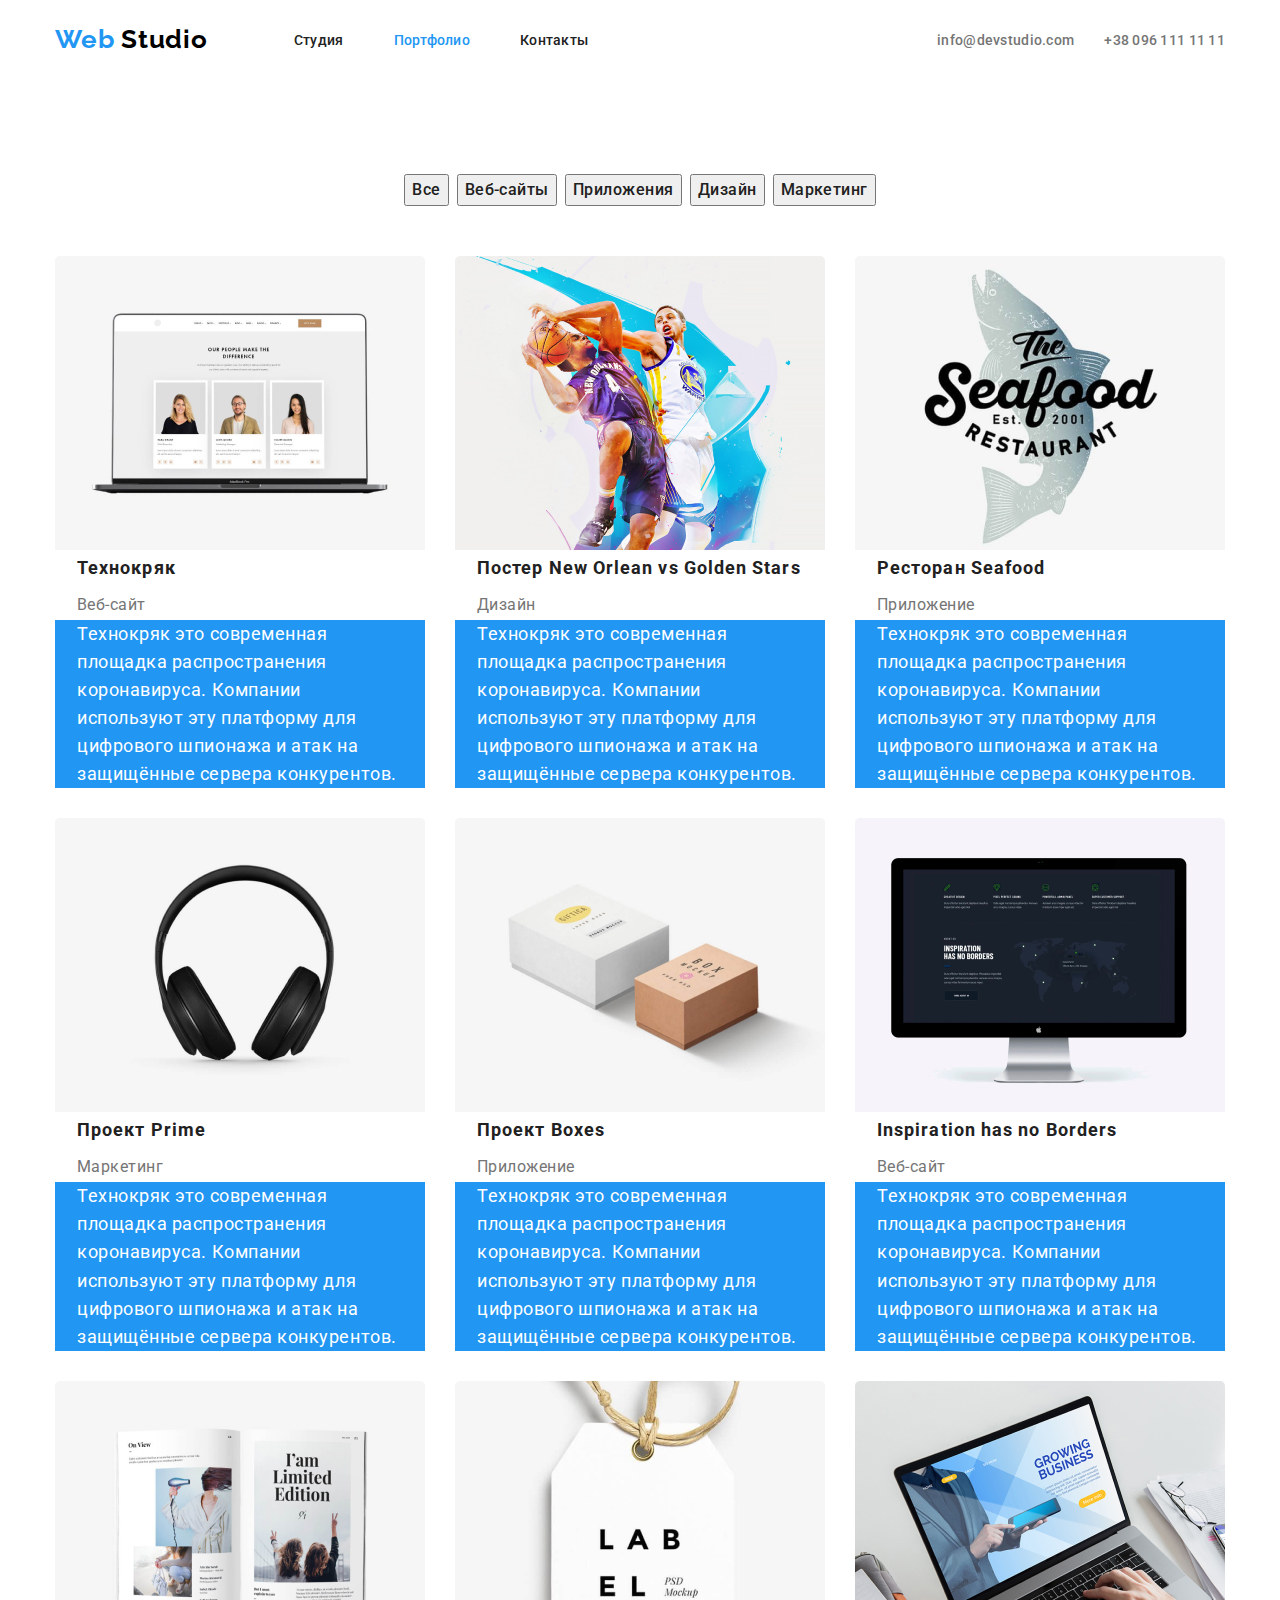
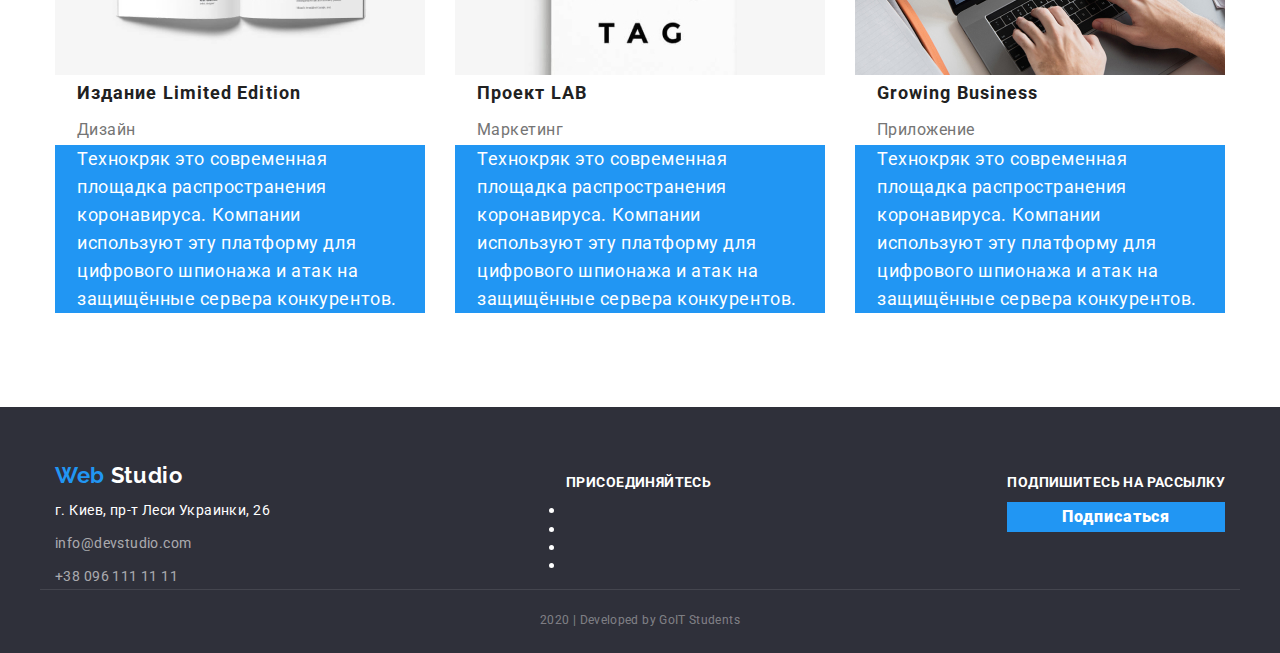
==== commit 3e408c8b: "правки по Дз" ====
--- a/portfolio.html
+++ b/portfolio.html
@@ -218,9 +218,7 @@
           <a href="" class="button list">Подписаться</a>
         </div>
       </div>
-      <div class="footer list">
-        <p class="copiraite">2020 | Developed by GoIT Students</p>
-      </div>
+      <p class="continer copiraite">2020 | Developed by GoIT Students</p>
     </footer>
   </body>
 </html>
--- a/css/style.css
+++ b/css/style.css
@@ -18,20 +18,23 @@
   color: var(--primery-text-color);
   font-family: Roboto, sans-serif;
 }
+img {
+  display: block;
+}
 
 ul {
   margin: 0;
   padding: 0;
 }
+
 .page-header {
 }
 
 .continer {
-  width: 1230px;
+  width: 1200px;
   margin: auto;
   padding-left: 15px;
   padding-right: 15px;
-  outline: 2px solid tomato;
 }
 
 .list {
@@ -107,6 +110,8 @@
   color: var(--accent-color);
 }
 .hero {
+  padding-top: 200px;
+  padding-bottom: 200px;
   text-align: center;
 }
 
@@ -121,6 +126,7 @@
   letter-spacing: 0.06em;
   margin-top: 0;
   margin-bottom: 46px;
+  text-transform: uppercase;
 }
 
 .hero .button {
@@ -146,6 +152,10 @@
   margin: 0;
   text-align: center;
 }
+.section-features {
+  padding-top: 94px;
+  padding-bottom: 94px;
+}
 
 .features-card {
   display: flex;
@@ -156,7 +166,7 @@
 }
 
 .section-features .subtitle {
-  margin-top: 30;
+  margin-top: 30px;
   margin-bottom: 10px;
 
   color: var(--title-text-color);
@@ -169,8 +179,7 @@
 }
 
 .section-features .text {
-  margin-top: 0;
-  margin-bottom: 94px;
+  margin: 0;
 
   font-style: normal;
   font-weight: normal;
@@ -180,6 +189,12 @@
 }
 
 /* секция чем мы занимаемся */
+.section-work {
+  border-top: 1px solid #ececec;
+  padding-top: 94px;
+  padding-bottom: 94px;
+}
+
 .section-work .title {
   margin-top: 0;
   margin-bottom: 50;
@@ -198,7 +213,6 @@
 
 .work-cards .card + .card {
   margin-left: 30px;
-  margin-bottom: 94px;
 }
 
 .section-work .subtitle {
@@ -207,7 +221,7 @@
 
 .section-work .desc {
   margin: 0;
-  width: 380px;
+  width: 370px;
   height: 70px;
   padding-top: 27px;
   padding-bottom: 27px;
@@ -252,7 +266,7 @@
 }
 
 .section-team .autor {
-  margin-top: 0;
+  margin-top: 30px;
   margin-bottom: 10px;
   color: var(--title-text-color);
   font-style: normal;
@@ -326,6 +340,8 @@
 }
 
 .address .text {
+  margin: 0px;
+  padding-top: 10px;
   color: var(--button);
   font-style: normal;
   font-weight: normal;
@@ -335,6 +351,7 @@
 }
 
 .address .mail {
+  padding-top: 9px;
   color: rgba(255, 255, 255, 0.6);
   font-style: normal;
   font-weight: normal;
@@ -344,13 +361,13 @@
 }
 
 .footer .button {
+  display: inline-block;
   background-color: var(--accent-color);
   color: var(--button);
   font-style: normal;
   font-weight: 900;
   font-size: 16px;
   line-height: 1.87;
-  display: flex;
   align-items: center;
   text-align: center;
   letter-spacing: 0.06em;
@@ -366,7 +383,10 @@
   text-transform: uppercase;
 }
 
-.footer .copiraite {
+.copiraite {
+  padding-top: 18px;
+  padding-bottom: 21px;
+  border-top: 1px solid rgba(255, 255, 255, 0.1);
   color: rgba(255, 255, 255, 0.4);
   font-style: normal;
   font-weight: normal;
@@ -375,16 +395,16 @@
   text-align: center;
   letter-spacing: 0.03em;
 }
+
 .items-card {
   display: flex;
   flex-wrap: wrap;
   align-content: center;
-  margin-bottom: 94px;
-  outline: 2px solid tomato;
+  padding-bottom: 94px;
 }
 
 .element {
-  width: 380px;
+  width: 370px;
 }
 .element:not(:nth-child(3n)) {
   margin-right: 30px;
@@ -397,6 +417,8 @@
 .items .title {
   margin-top: 0;
   margin-bottom: 4px;
+  padding-left: 22px;
+  padding-right: 22px;
   color: var(--title-text-color);
   font-style: normal;
   font-weight: bold;
@@ -407,6 +429,8 @@
 
 .items .text {
   margin: 0px;
+  padding-left: 22px;
+  padding-right: 22px;
   color: var(--primery-text-color);
   font-style: normal;
   font-weight: normal;
@@ -417,6 +441,8 @@
 
 .items .text-text {
   margin: 0px;
+  padding-left: 22px;
+  padding-right: 22px;
   background-color: var(--accent-color);
   color: var(--button);
   font-style: normal;
@@ -428,7 +454,7 @@
 .button-items {
   display: flex;
   justify-content: center;
-  margin-top: 94px;
+  padding-top: 94px;
   margin-bottom: 50px;
 }
 
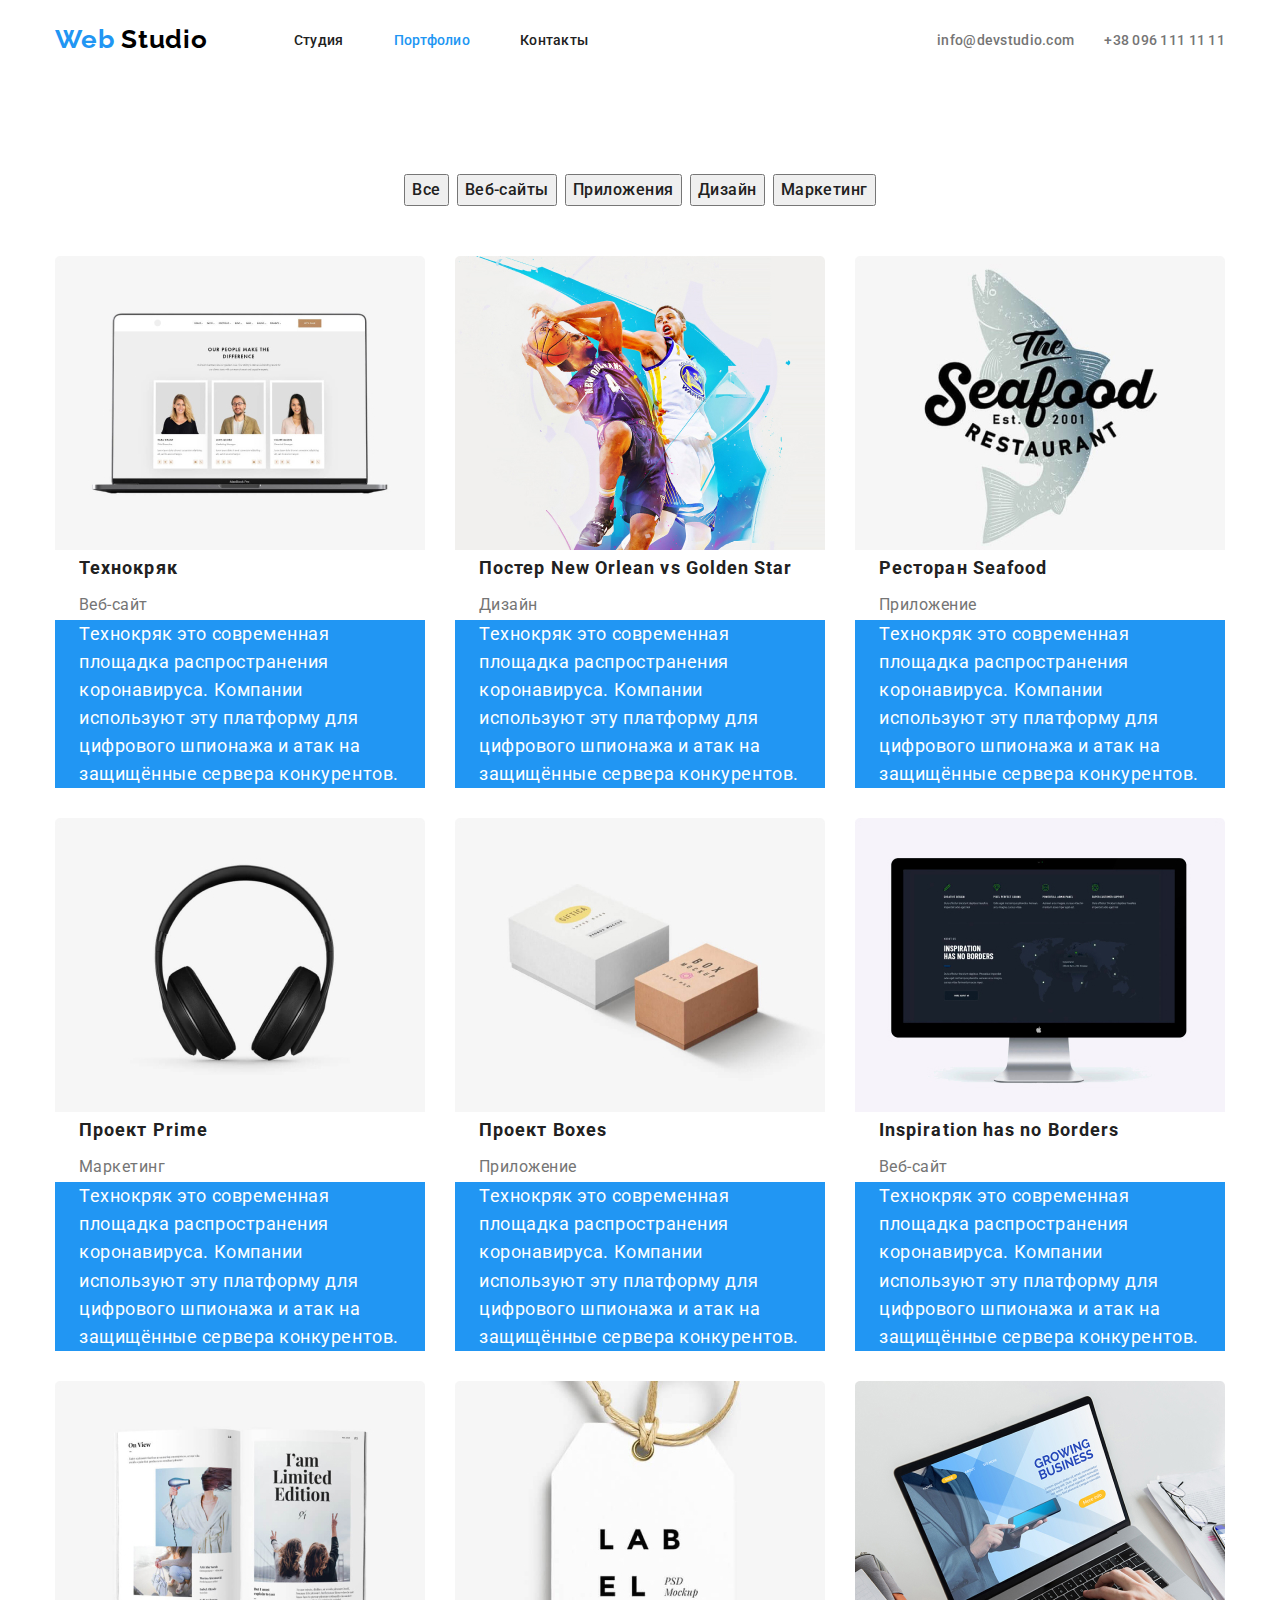
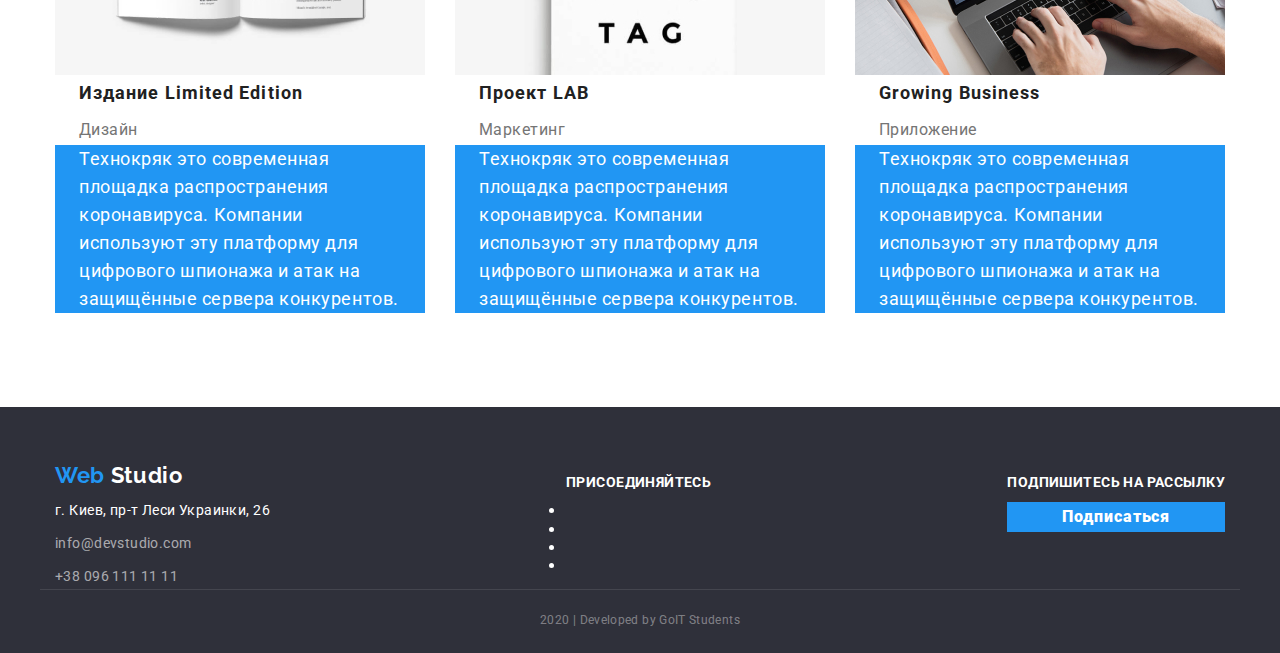
==== commit e3b5c9e1: "+" ====
--- a/portfolio.html
+++ b/portfolio.html
@@ -85,7 +85,7 @@
           <li class="element">
             <a href="" class="list">
               <img src="./imeges/foto6.jpg" alt="игроки играют в басткетбол" />
-              <h3 class="title">Постер New Orlean vs Golden Stars</h3>
+              <h3 class="title">Постер New Orlean vs Golden Star</h3>
               <p class="text">Дизайн</p>
               <p class="text-text">
                 Технокряк это современная площадка распространения коронавируса.
--- a/css/style.css
+++ b/css/style.css
@@ -417,8 +417,8 @@
 .items .title {
   margin-top: 0;
   margin-bottom: 4px;
-  padding-left: 22px;
-  padding-right: 22px;
+  padding-left: 24px;
+  padding-right: 24px;
   color: var(--title-text-color);
   font-style: normal;
   font-weight: bold;
@@ -429,8 +429,8 @@
 
 .items .text {
   margin: 0px;
-  padding-left: 22px;
-  padding-right: 22px;
+  padding-left: 24px;
+  padding-right: 24px;
   color: var(--primery-text-color);
   font-style: normal;
   font-weight: normal;
@@ -441,8 +441,8 @@
 
 .items .text-text {
   margin: 0px;
-  padding-left: 22px;
-  padding-right: 22px;
+  padding-left: 24px;
+  padding-right: 24px;
   background-color: var(--accent-color);
   color: var(--button);
   font-style: normal;
